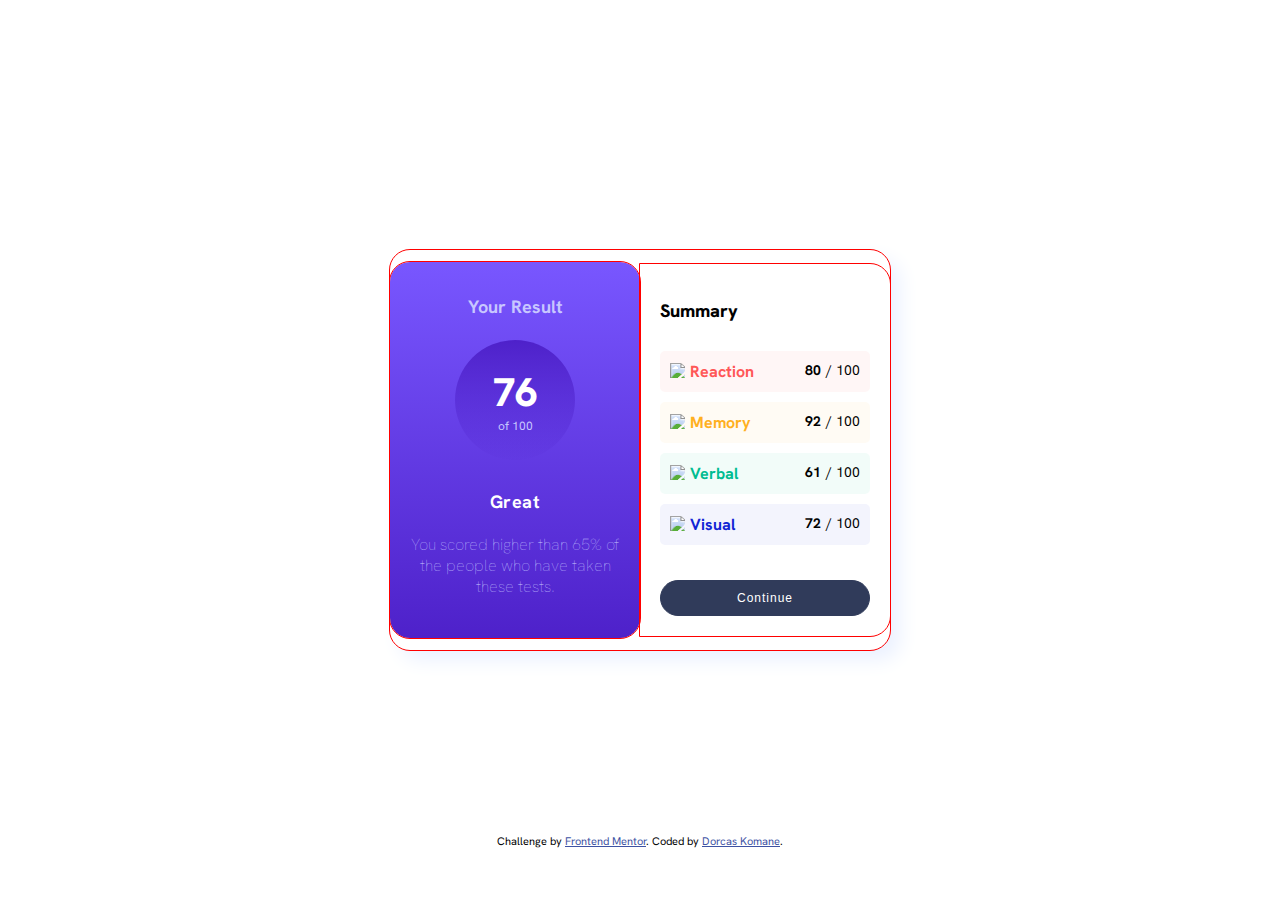
==== index.html @ 1144fec2 "Updated README.md file." ====
<!DOCTYPE html>
<html lang="en">
<head>
  <meta charset="UTF-8">
  <meta name="viewport" content="width=device-width, initial-scale=1.0"> <!-- displays site properly based on user's device -->
  <link rel="preconnect" href="https://fonts.googleapis.com">
  <link rel="preconnect" href="https://fonts.gstatic.com" crossorigin>
  <link href="https://fonts.googleapis.com/css2?family=Hanken+Grotesk:wght@500;700;800&display=swap" rel="stylesheet">
  <link rel="stylesheet" href="/styles/style.css">
  
  <link rel="icon" type="image/png" sizes="32x32" href="./assets/images/favicon-32x32.png">
  
  <title>Frontend Mentor | Results summary component</title>
</head>
<body>
  <div class="main-container center">
    <div class="left-side">
      <h1>Your Result</h1>
      <div class="middle">
        <span class="score">76</span>
        <span class="sub-text">of 100</span>
      </div>
     
      <span class="bottom-title">Great</span>
      <p>You scored higher than 65% of the people who have taken these tests.</p>
      
    </div>
    <div class="right-side">
      <h2>Summary</h2>
      <div class="summary-item" id="item-01">
        <div class="item-title">
          <img src="https://i.ibb.co/3fCRZ4r/icon-reaction.png" alt="icon-reaction">
          <span id="reaction" class="summary-item-name">Reaction</span>
        </div>
        <div class="item-score">
          <span class="item-score-top">80</span>
          <span class="item-score-bott"> / 100</span>
        </div>
      </div>
      <div class="summary-item" id="item-02">
        <div class="item-title">
          <img src="https://i.ibb.co/t2WqDJQ/icon-memory.png" alt="icon-memory">
          <span id="memory" class="summary-item-name">Memory</span>
        </div>
        <div class="item-score">
          <span class="item-score-top">92</span>
          <span class="item-score-bott"> / 100</span>
        </div>
      </div>
      <div class="summary-item" id="item-03">
        <div class="item-title">
          <img src="https://i.ibb.co/qCSyN4T/icon-verbal.png" alt="icon-verbal">
          <span id="verbal" class="summary-item-name">Verbal</span>
        </div>
        <div class="item-score">
          <span class="item-score-top">61</span>
          <span class="item-score-bott"> / 100</span>
        </div>
      </div>
      <div class="summary-item" id="item-04">
        <div class="item-title">
          <img src="https://i.ibb.co/JqSzp4t/icon-visual.png" alt="icon-visual">
          <span id="visual" class="summary-item-name">Visual</span>
        </div>
        <div class="item-score">
          <span class="item-score-top">72</span>
          <span class="item-score-bott"> / 100</span>
        </div>
      </div>
  
      <button type="button" class="btn">Continue</button>
    </div>
  </div>
  <div class="attribution">
    Challenge by <a href="https://www.frontendmentor.io?ref=challenge" target="_blank">Frontend Mentor</a>. 
    Coded by <a href="https://github.com/DorcasKomane" target="_blank">Dorcas Komane</a>.
  </div>
</body>
</html>
---- styles/style.css ----
:root {
    --primary-light-red: hsl(0, 100%, 67%);
    --primary-orangey-yellow: hsl(39, 100%, 56%);
    --primary-green-teal: hsl(166, 100%, 37%);
    --primary-cobalt-blue: hsl(234, 85%, 45%);

    --gradient-light-slate-blue: hsl(252, 100%, 67%);
    --gradient-light-royal-blue: hsl(241, 81%, 54%);
    --gradient-violet-blue: hsla(256, 72%, 46%, 1);
    --gradient-persian-blue: hsla(241, 72%, 46%, 0);

    --neutral-white: hsl(0, 0%, 100%);
    --neutral-pale-blue: hsl(221, 100%, 96%);
    --neutral-light-lavender: hsl(241, 100%, 89%);
    --neutral-dark-gray-blue: hsl(224, 30%, 27%);
}

body {
    font-size: 18px;
    font-family: 'Hanken Grotesk', sans-serif;
    max-width: 1440px;
    box-sizing: border-box;

}

.main-container {
    display: flex;
    justify-content: center;
    align-items: center;
    border-radius: 20px;
    min-height: 400px;
    width: 500px;

    box-shadow: 10px 10px 20px hsl(221, 100%, 96%);

    outline: 1px solid red;
}

.center {
    position: absolute;
    left: 50%;
    top: 50%;
    transform: translate(-50%, -50%);
}

span {
    display: block;
}

.left-side, .right-side {
    padding: 20px;
    /* width: 250px; */
    height: 100%;
    display: flex;
    flex-direction: column;
    flex: 1;

    outline: 1px solid red;
}

.left-side {
    justify-content: center;
    align-items: center;
    background: linear-gradient(0deg, var(--gradient-violet-blue),var(--gradient-light-slate-blue));
    border-radius: 20px;
    
}

h1, 
.left-side span,
.left-side p {
    color: var(--neutral-white);
}

.middle {
    display: flex;
    flex-direction: column;
    justify-content: center;
    align-items: center;
    background: var(--gradient-violet-blue);
    background: linear-gradient(0deg, hsla(256, 72%, 46%, 0.03),var(--gradient-violet-blue));
    height: 100px;
    width: 100px;
    border-radius: 50%;
    margin: 10px 0 30px 0;
    padding: 10px;
}
.middle .sub-text {
    font-size: 12px;
    color: hsl(241, 100%, 89%);
}

.middle .score {
    font-size: 40px;
    font-weight: 800;
}

.bottom-title {
    font-size: 18px;
    font-weight: 700;
    letter-spacing: 0.5px;
}

.left-side p {
    font-size: 16px;
    font-weight: 100;
    text-align: center;
    color: hsl(241, 100%, 89%);
    padding: 5px 0;
}

h1{
    font-size: 18px;
    color: hsl(241, 100%, 89%);
}

.right-side {
    border-radius: 0 20px 20px 0;
}

h2 {
    font-weight: 800;
    font-size: 18px;
    padding-bottom: 10px;
}

.summary-item {
    display: flex;
    justify-content: space-between;
    margin: 5px 0;
    padding: 10px;
    border-radius: 5px;
}

.summary-item-name {
    font-size: 16px;
    font-weight: 700;
    letter-spacing: .5;
}

.item-title {
    display: flex;
}

.item-title img {
    width: 15px;
    height: 15px;
    padding: 2px 5px 0 0;
}

.item-score {
    display: flex;
    font-size: 14px;
}

.item-score-top {
    font-weight: bold;
    padding-right: 5px;
}

#reaction {
    color:hsl(0, 100%, 67%);
}

#memory {
    color:hsl(39, 100%, 56%);
}

#verbal {
    color:hsl(166, 100%, 37%);
}

#visual{
    color: hsl(234, 85%, 45%);
}

#item-01 {
    background: hsla(0, 100%, 67%, 0.05);
}

#item-02 {
    background: hsla(39, 100%, 56%, 0.05);
}

#item-03 {
    background: hsla(166, 100%, 37%, 0.05);
}

#item-04 {
    background: hsla(234, 85%, 45%, 0.05);
}


.btn {
    padding: 10px 40px;
    border: 1px solid var(--neutral-dark-gray-blue);
    background: var(--neutral-dark-gray-blue);
    border-radius: 50px;
    margin-top: 30px;
    color:var(--neutral-white);
    letter-spacing: 1px;
    font-size: 12px;
}

.btn:hover {
    background: linear-gradient(0deg, var(--gradient-violet-blue),var(--gradient-light-slate-blue));
}

.attribution { 
    position: absolute;
    left: 50%;
    bottom: 5%;
    transform: translate(-50%, -50%);
    font-size: 11px; 
    text-align: center; 
    margin-top: 50px;
}
.attribution a { 
    color: hsl(228, 45%, 44%); 
}


/* Media Queries */
@media screen and (max-width: 375px){
    .main-container {
        flex-direction: column;
        box-shadow: none;
        width: 100%;
    }

    .center {
        /* position: absolute; */
        left: 100%;
        top: 100%;
        /* transform: translate(-50%, -50%); */
        display: flex;
    }

    .left-side {
        border-radius: 0 0 20px 20px;
    }

    .left-side p {
        font-size: 14px;
    }

    .attribution { 
        display: none;
    }
}
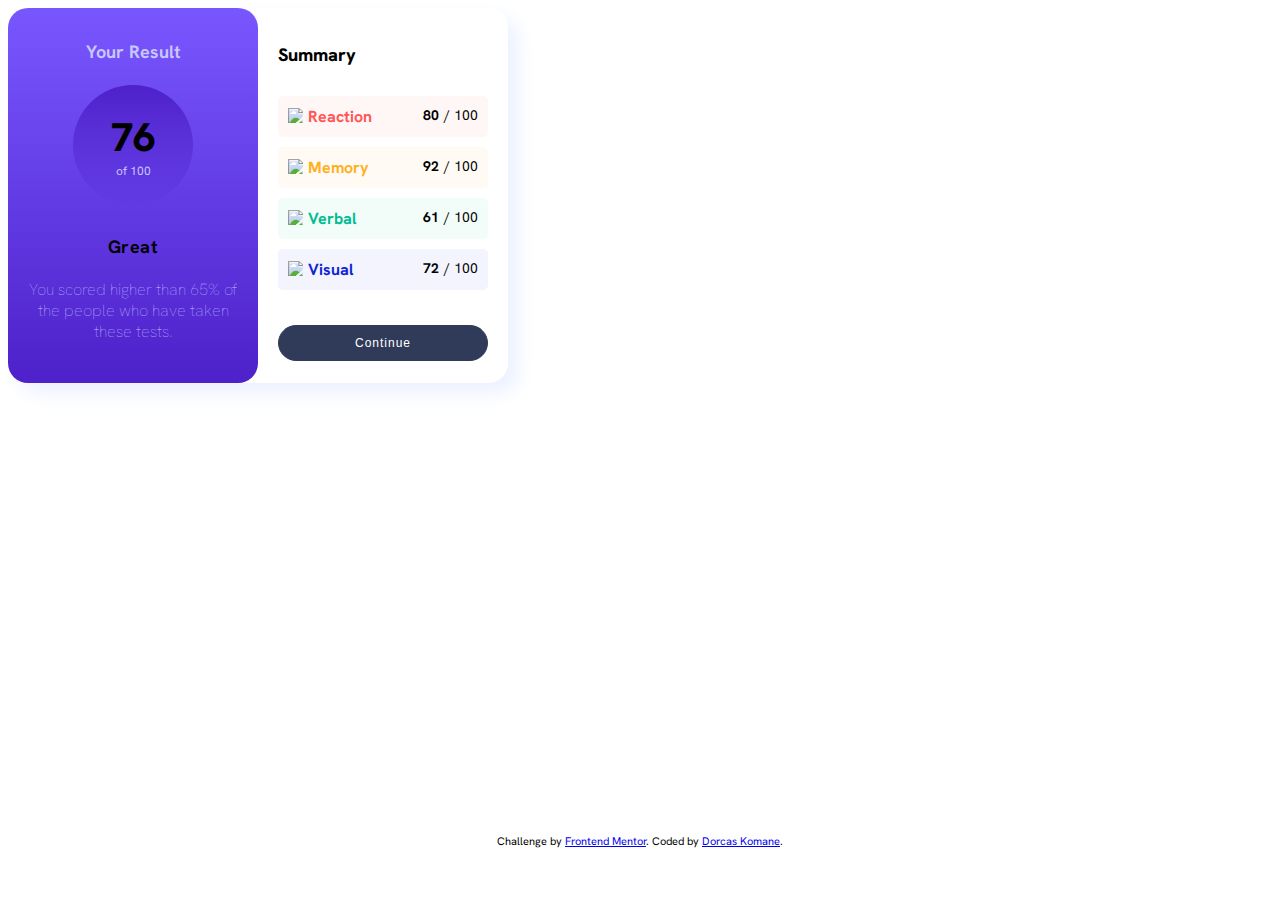
==== commit d11b4a15: "Created alternative style using grid." ====
--- a/index.html
+++ b/index.html
@@ -6,7 +6,7 @@
   <link rel="preconnect" href="https://fonts.googleapis.com">
   <link rel="preconnect" href="https://fonts.gstatic.com" crossorigin>
   <link href="https://fonts.googleapis.com/css2?family=Hanken+Grotesk:wght@500;700;800&display=swap" rel="stylesheet">
-  <link rel="stylesheet" href="/styles/style.css">
+  <link rel="stylesheet" href="/styles/style-2.css">
   
   <link rel="icon" type="image/png" sizes="32x32" href="./assets/images/favicon-32x32.png">
   
--- a/styles/style-2.css
+++ b/styles/style-2.css
@@ -0,0 +1,196 @@
+:root {
+    --primary-light-red: hsl(0, 100%, 67%);
+    --primary-orangey-yellow: hsl(39, 100%, 56%);
+    --primary-green-teal: hsl(166, 100%, 37%);
+    --primary-cobalt-blue: hsl(234, 85%, 45%);
+
+    --gradient-light-slate-blue: hsl(252, 100%, 67%);
+    --gradient-light-royal-blue: hsl(241, 81%, 54%);
+    --gradient-violet-blue: hsla(256, 72%, 46%, 1);
+    --gradient-persian-blue: hsla(241, 72%, 46%, 0);
+
+    --neutral-white: hsl(0, 0%, 100%);
+    --neutral-pale-blue: hsl(221, 100%, 96%);
+    --neutral-light-lavender: hsl(241, 100%, 89%);
+    --neutral-dark-gray-blue: hsl(224, 30%, 27%);
+}
+
+body {
+    font-size: 18px;
+    font-family: 'Hanken Grotesk', sans-serif;
+    max-width: 1440px;
+    box-sizing: border-box;
+}
+
+.main-container {
+    display: grid;
+    grid-template-columns: 1fr 1fr;
+    border-radius: 20px;
+    width: 500px;
+    box-shadow: 10px 10px 20px hsl(221, 100%, 96%);
+
+    /* outline: 1px solid red; */
+}
+
+.left-side, .right-side {
+    display: flex;
+    flex-direction: column;
+    /* justify-content: center; */
+    /* align-items: center; */
+    padding: 20px;
+}
+
+.left-side{
+    align-items: center;
+    background: linear-gradient(0deg, var(--gradient-violet-blue),var(--gradient-light-slate-blue));
+    border-radius: 20px;
+}
+
+.middle {
+    display: flex;
+    flex-direction: column;
+    justify-content: center;
+    align-items: center;
+    background: var(--gradient-violet-blue);
+    background: linear-gradient(0deg, hsla(256, 72%, 46%, 0.03),var(--gradient-violet-blue));
+    height: 100px;
+    width: 100px;
+    border-radius: 50%;
+    margin: 10px 0 30px 0;
+    padding: 10px;
+}
+
+.middle .sub-text {
+    font-size: 12px;
+    color: hsl(241, 100%, 89%);
+}
+
+.middle .score {
+    font-size: 40px;
+    font-weight: 800;
+}
+
+.bottom-title {
+    font-size: 18px;
+    font-weight: 700;
+    letter-spacing: 0.5px;
+}
+
+.left-side p {
+    font-size: 16px;
+    font-weight: 100;
+    text-align: center;
+    color: hsl(241, 100%, 89%);
+    padding: 5px 0;
+}
+
+h1{
+    font-size: 18px;
+    color: hsl(241, 100%, 89%);
+}
+
+.right-side {
+    border-radius: 0 20px 20px 0;
+    /* outline: 1px solid green; */
+}
+
+h2 {
+    font-weight: 800;
+    font-size: 18px;
+    padding-bottom: 10px;
+    text-align: left;
+}
+
+
+.summary-item {
+    display: flex;
+    justify-content: space-between;
+    margin: 5px 0;
+    padding: 10px;
+    border-radius: 5px;
+}
+
+.summary-item-name {
+    font-size: 16px;
+    font-weight: 700;
+    letter-spacing: .5;
+}
+
+.item-title {
+    display: flex;
+}
+
+.item-title img {
+    width: 15px;
+    height: 15px;
+    padding: 2px 5px 0 0;
+}
+
+.item-score {
+    display: flex;
+    font-size: 14px;
+}
+
+.item-score-top {
+    font-weight: bold;
+    padding-right: 5px;
+}
+
+#reaction {
+    color:hsl(0, 100%, 67%);
+}
+
+#memory {
+    color:hsl(39, 100%, 56%);
+}
+
+#verbal {
+    color:hsl(166, 100%, 37%);
+}
+
+#visual{
+    color: hsl(234, 85%, 45%);
+}
+
+#item-01 {
+    background: hsla(0, 100%, 67%, 0.05);
+}
+
+#item-02 {
+    background: hsla(39, 100%, 56%, 0.05);
+}
+
+#item-03 {
+    background: hsla(166, 100%, 37%, 0.05);
+}
+
+#item-04 {
+    background: hsla(234, 85%, 45%, 0.05);
+}
+
+
+.btn {
+    padding: 10px 40px;
+    border: 1px solid var(--neutral-dark-gray-blue);
+    background: var(--neutral-dark-gray-blue);
+    border-radius: 50px;
+    margin-top: 30px;
+    color:var(--neutral-white);
+    letter-spacing: 1px;
+    font-size: 12px;
+}
+
+.btn:hover {
+    background: linear-gradient(0deg, var(--gradient-violet-blue),var(--gradient-light-slate-blue));
+}
+
+.attribution { 
+    position: absolute;
+    left: 50%;
+    bottom: 5%;
+    transform: translate(-50%, -50%);
+    font-size: 11px; 
+    text-align: center; 
+    margin-top: 50px;
+}
+
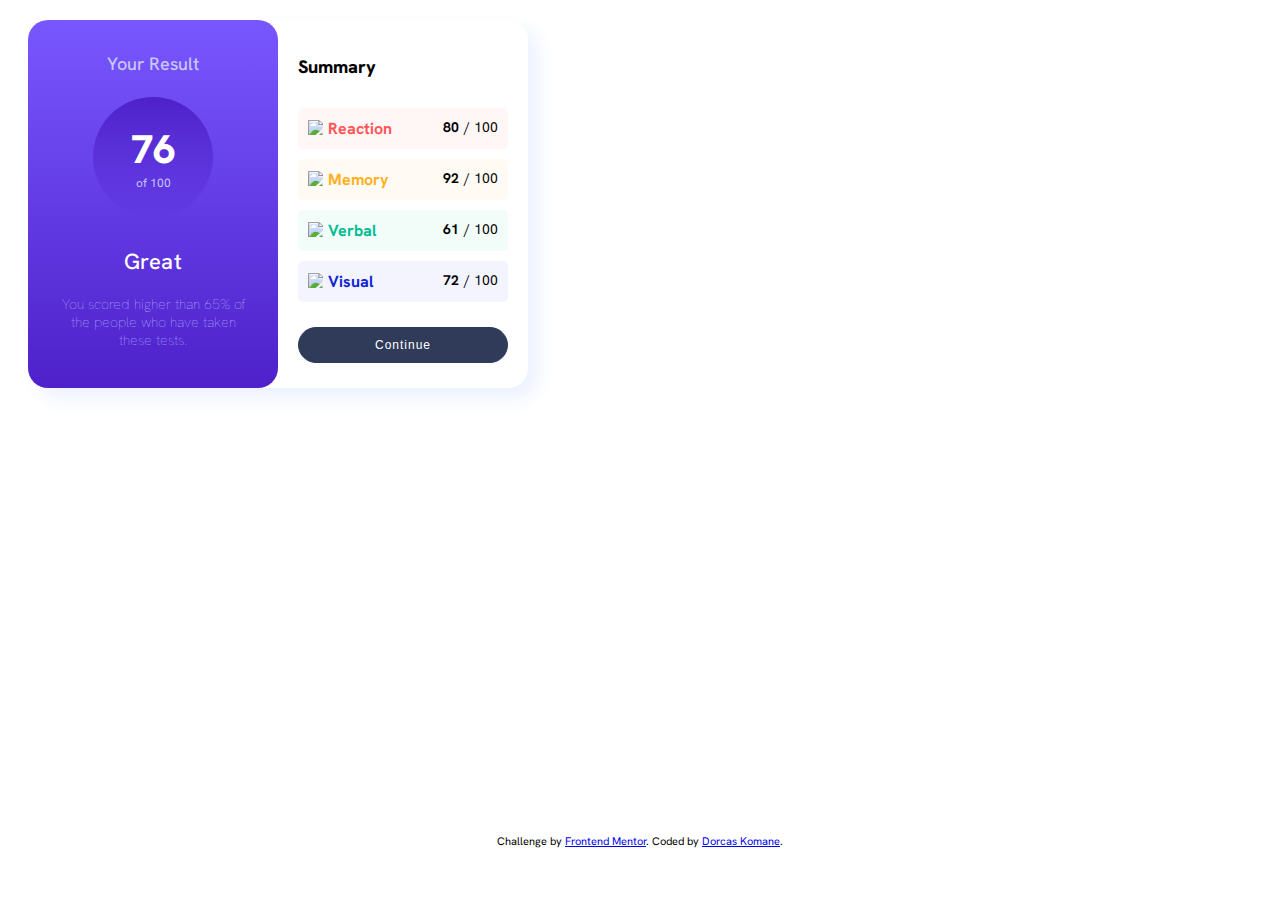
==== commit 97fc5ba4: "Updated styles for mobile." ====
--- a/index.html
+++ b/index.html
@@ -6,7 +6,7 @@
   <link rel="preconnect" href="https://fonts.googleapis.com">
   <link rel="preconnect" href="https://fonts.gstatic.com" crossorigin>
   <link href="https://fonts.googleapis.com/css2?family=Hanken+Grotesk:wght@500;700;800&display=swap" rel="stylesheet">
-  <link rel="stylesheet" href="/styles/style-2.css">
+  <link rel="stylesheet" href="/styles/style.css">
   
   <link rel="icon" type="image/png" sizes="32x32" href="./assets/images/favicon-32x32.png">
   
--- a/styles/style.css
+++ b/styles/style.css
@@ -0,0 +1,234 @@
+:root {
+    --primary-light-red: hsl(0, 100%, 67%);
+    --primary-orangey-yellow: hsl(39, 100%, 56%);
+    --primary-green-teal: hsl(166, 100%, 37%);
+    --primary-cobalt-blue: hsl(234, 85%, 45%);
+
+    --gradient-light-slate-blue: hsl(252, 100%, 67%);
+    --gradient-light-royal-blue: hsl(241, 81%, 54%);
+    --gradient-violet-blue: hsla(256, 72%, 46%, 1);
+    --gradient-persian-blue: hsla(241, 72%, 46%, 0);
+
+    --neutral-white: hsl(0, 0%, 100%);
+    --neutral-pale-blue: hsl(221, 100%, 96%);
+    --neutral-light-lavender: hsl(241, 100%, 89%);
+    --neutral-dark-gray-blue: hsl(224, 30%, 27%);
+}
+
+body {
+    font-size: 18px;
+    font-family: 'Hanken Grotesk', sans-serif;
+    max-width: 1440px;
+    box-sizing: border-box;
+}
+
+.main-container {
+    display: block;
+    border-radius: 20px;
+    /* width: 500px; */
+    margin: 20px;
+    box-shadow: 10px 10px 20px hsl(221, 100%, 96%);
+
+    /* outline: 1px solid red; */
+}
+
+.left-side, .right-side {
+    display: flex;
+    flex-direction: column;
+    /* justify-content: center; */
+    /* align-items: center; */
+    padding: 20px;
+    /* width: 100%; */
+}
+
+.left-side{
+    align-items: center;
+    background: linear-gradient(0deg, var(--gradient-violet-blue),var(--gradient-light-slate-blue));
+    border-radius: 0 0 20px 20px;
+}
+
+.middle {
+    display: flex;
+    flex-direction: column;
+    justify-content: center;
+    align-items: center;
+    background: var(--gradient-violet-blue);
+    background: linear-gradient(0deg, hsla(256, 72%, 46%, 0.03),var(--gradient-violet-blue));
+    height: 100px;
+    width: 100px;
+    border-radius: 50%;
+    margin: 10px 0 30px 0;
+    padding: 10px;
+}
+
+.middle .sub-text {
+    font-size: 12px;
+    color: hsl(241, 100%, 89%);
+}
+
+.middle .score {
+    font-size: 40px;
+    font-weight: 800;
+    color: var(--neutral-white);
+}
+
+.bottom-title {
+    font-size: 22px;
+    font-weight: 500;
+    letter-spacing: 0.5px;
+    color: var(--neutral-white);
+}
+
+.left-side p {
+    font-size: 16px;
+    font-weight: 100;
+    text-align: center;
+    color: hsl(241, 100%, 89%);
+    padding: 5px 10px;
+}
+
+h1{
+    font-size: 18px;
+    font-weight: 500;
+    color: hsl(241, 100%, 89%);
+}
+
+.right-side {
+    border-radius: 0 20px 20px 0;
+    /* outline: 1px solid green; */
+}
+
+h2 {
+    font-weight: 800;
+    font-size: 18px;
+    padding-bottom: 10px;
+    text-align: left;
+}
+
+
+.summary-item {
+    display: flex;
+    justify-content: space-between;
+    margin: 5px 0;
+    padding: 10px;
+    border-radius: 5px;
+}
+
+.summary-item-name {
+    font-size: 16px;
+    font-weight: 700;
+    letter-spacing: .5;
+}
+
+.item-title {
+    display: flex;
+}
+
+.item-title img {
+    width: 15px;
+    height: 15px;
+    padding: 2px 5px 0 0;
+}
+
+.item-score {
+    display: flex;
+    font-size: 14px;
+}
+
+.item-score-top {
+    font-weight: bold;
+    padding-right: 5px;
+}
+
+#reaction {
+    color:hsl(0, 100%, 67%);
+}
+
+#memory {
+    color:hsl(39, 100%, 56%);
+}
+
+#verbal {
+    color:hsl(166, 100%, 37%);
+}
+
+#visual{
+    color: hsl(234, 85%, 45%);
+}
+
+#item-01 {
+    background: hsla(0, 100%, 67%, 0.05);
+}
+
+#item-02 {
+    background: hsla(39, 100%, 56%, 0.05);
+}
+
+#item-03 {
+    background: hsla(166, 100%, 37%, 0.05);
+}
+
+#item-04 {
+    background: hsla(234, 85%, 45%, 0.05);
+}
+
+
+.btn {
+    padding: 10px 40px;
+    border: 1px solid var(--neutral-dark-gray-blue);
+    background: var(--neutral-dark-gray-blue);
+    border-radius: 50px;
+    margin-top: 20px;
+    color:var(--neutral-white);
+    letter-spacing: 1px;
+    font-size: 12px;
+}
+
+.btn:hover {
+    background: linear-gradient(0deg, var(--gradient-violet-blue),var(--gradient-light-slate-blue));
+}
+
+.attribution { 
+    position: absolute;
+    left: 50%;
+    bottom: 5%;
+    transform: translate(-50%, -50%);
+    font-size: 11px; 
+    text-align: center; 
+    margin-top: 50px;
+}
+
+/* Media Queries */
+@media screen and (min-width: 376px){
+    .main-container {
+        display: grid;
+        grid-template-columns: 1fr 1fr;
+        max-width: 500px;
+        border-radius: 20px;
+        /* outline: 1px solid red; */
+    }
+
+    .center {
+        /* position: absolute; */
+        left: 100%;
+        top: 100%;
+        /* transform: translate(-50%, -50%); */
+        display: flex;
+    }
+
+    .left-side, .right-side {
+        width: 100%;
+    }
+
+    .left-side {
+        border-radius: 20px;
+    }
+
+    .left-side p {
+        font-size: 14px;
+    }
+
+    .attribution { 
+        display: block;
+    }
+}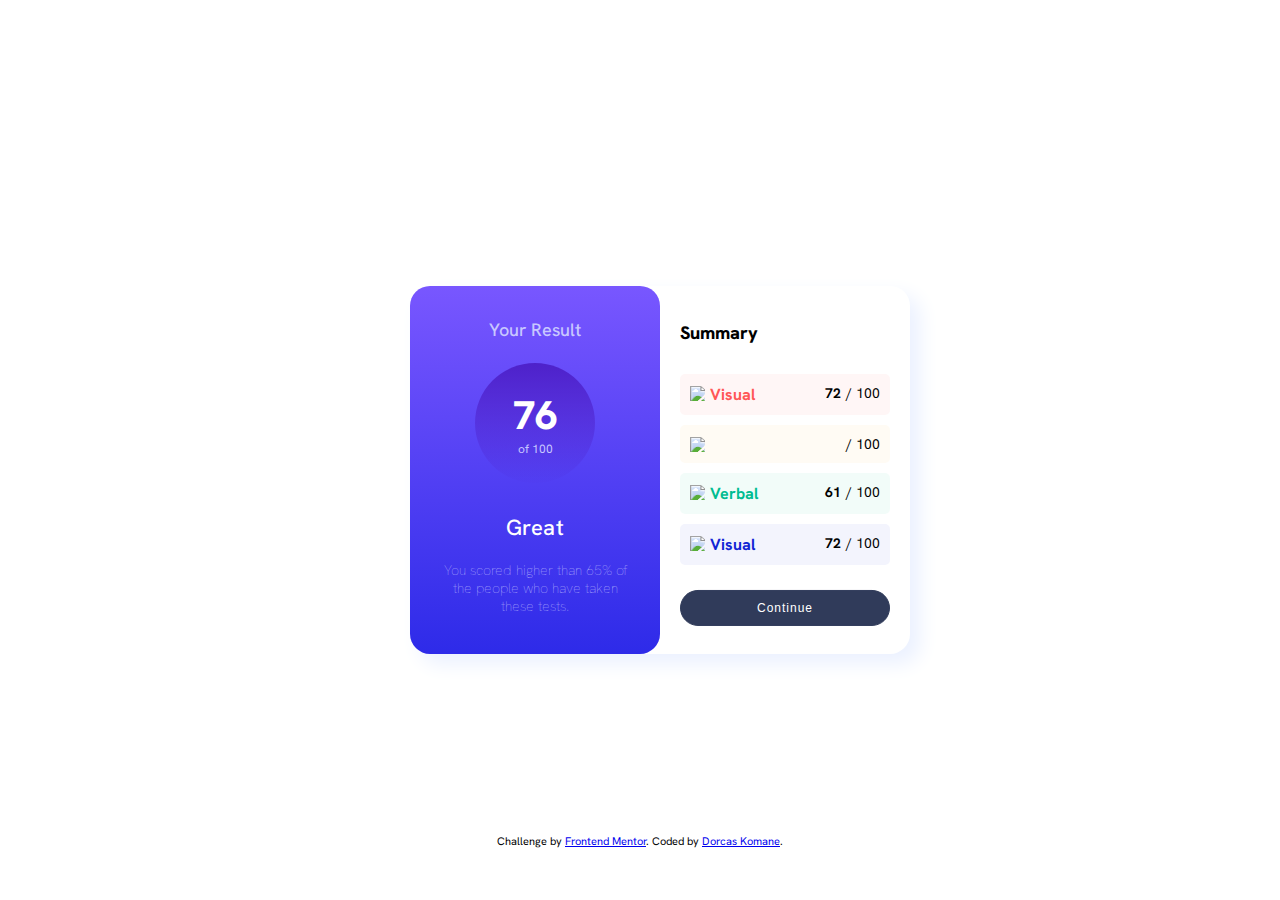
==== commit afaf626d: "created js file to load scores dynamically." ====
--- a/index.html
+++ b/index.html
@@ -23,47 +23,46 @@
      
       <span class="bottom-title">Great</span>
       <p>You scored higher than 65% of the people who have taken these tests.</p>
-      
     </div>
     <div class="right-side">
       <h2>Summary</h2>
       <div class="summary-item" id="item-01">
         <div class="item-title">
-          <img src="https://i.ibb.co/3fCRZ4r/icon-reaction.png" alt="icon-reaction">
-          <span id="reaction" class="summary-item-name">Reaction</span>
+          <img id="icon" src="https://i.ibb.co/3fCRZ4r/icon-reaction.png" alt="icon-reaction">
+          <span id="item" class="summary-item-name reaction"></span>
         </div>
         <div class="item-score">
-          <span class="item-score-top">80</span>
+          <span class="item-score-top" id="itemScore"></span>
           <span class="item-score-bott"> / 100</span>
         </div>
       </div>
       <div class="summary-item" id="item-02">
         <div class="item-title">
           <img src="https://i.ibb.co/t2WqDJQ/icon-memory.png" alt="icon-memory">
-          <span id="memory" class="summary-item-name">Memory</span>
+          <span id="item" class="summary-item-name memory"></span>
         </div>
         <div class="item-score">
-          <span class="item-score-top">92</span>
+          <span class="item-score-top" id="itemScore"></span>
           <span class="item-score-bott"> / 100</span>
         </div>
       </div>
       <div class="summary-item" id="item-03">
         <div class="item-title">
           <img src="https://i.ibb.co/qCSyN4T/icon-verbal.png" alt="icon-verbal">
-          <span id="verbal" class="summary-item-name">Verbal</span>
+          <span id="item" class="summary-item-name verbal">Verbal</span>
         </div>
         <div class="item-score">
-          <span class="item-score-top">61</span>
+          <span class="item-score-top" id="itemScore">61</span>
           <span class="item-score-bott"> / 100</span>
         </div>
       </div>
       <div class="summary-item" id="item-04">
         <div class="item-title">
           <img src="https://i.ibb.co/JqSzp4t/icon-visual.png" alt="icon-visual">
-          <span id="visual" class="summary-item-name">Visual</span>
+          <span id="item" class="summary-item-name visual">Visual</span>
         </div>
         <div class="item-score">
-          <span class="item-score-top">72</span>
+          <span class="item-score-top" id="itemScore">72</span>
           <span class="item-score-bott"> / 100</span>
         </div>
       </div>
@@ -75,5 +74,7 @@
     Challenge by <a href="https://www.frontendmentor.io?ref=challenge" target="_blank">Frontend Mentor</a>. 
     Coded by <a href="https://github.com/DorcasKomane" target="_blank">Dorcas Komane</a>.
   </div>
+
+  <script src="/script.js"></script>
 </body>
 </html>
--- a/styles/style.css
+++ b/styles/style.css
@@ -25,25 +25,20 @@
 .main-container {
     display: block;
     border-radius: 20px;
-    /* width: 500px; */
     margin: 20px;
     box-shadow: 10px 10px 20px hsl(221, 100%, 96%);
 
-    /* outline: 1px solid red; */
 }
 
 .left-side, .right-side {
     display: flex;
     flex-direction: column;
-    /* justify-content: center; */
-    /* align-items: center; */
     padding: 20px;
-    /* width: 100%; */
 }
 
 .left-side{
     align-items: center;
-    background: linear-gradient(0deg, var(--gradient-violet-blue),var(--gradient-light-slate-blue));
+    background: linear-gradient(0deg, var(--gradient-light-royal-blue),var(--gradient-light-slate-blue));
     border-radius: 0 0 20px 20px;
 }
 
@@ -95,7 +90,6 @@
 
 .right-side {
     border-radius: 0 20px 20px 0;
-    /* outline: 1px solid green; */
 }
 
 h2 {
@@ -105,7 +99,6 @@
     text-align: left;
 }
 
-
 .summary-item {
     display: flex;
     justify-content: space-between;
@@ -140,19 +133,19 @@
     padding-right: 5px;
 }
 
-#reaction {
+.reaction {
     color:hsl(0, 100%, 67%);
 }
 
-#memory {
+.memory {
     color:hsl(39, 100%, 56%);
 }
 
-#verbal {
+.verbal {
     color:hsl(166, 100%, 37%);
 }
 
-#visual{
+.visual{
     color: hsl(234, 85%, 45%);
 }
 
@@ -203,21 +196,15 @@
     .main-container {
         display: grid;
         grid-template-columns: 1fr 1fr;
-        max-width: 500px;
+        width: 500px;
         border-radius: 20px;
-        /* outline: 1px solid red; */
-    }
-
-    .center {
-        /* position: absolute; */
-        left: 100%;
-        top: 100%;
-        /* transform: translate(-50%, -50%); */
-        display: flex;
-    }
-
-    .left-side, .right-side {
-        width: 100%;
+    }
+
+     .center {
+        position: absolute;
+        left: 50%;
+        top: 50%;
+        transform: translate(-50%, -50%);   
     }
 
     .left-side {
@@ -231,4 +218,4 @@
     .attribution { 
         display: block;
     }
-}+}
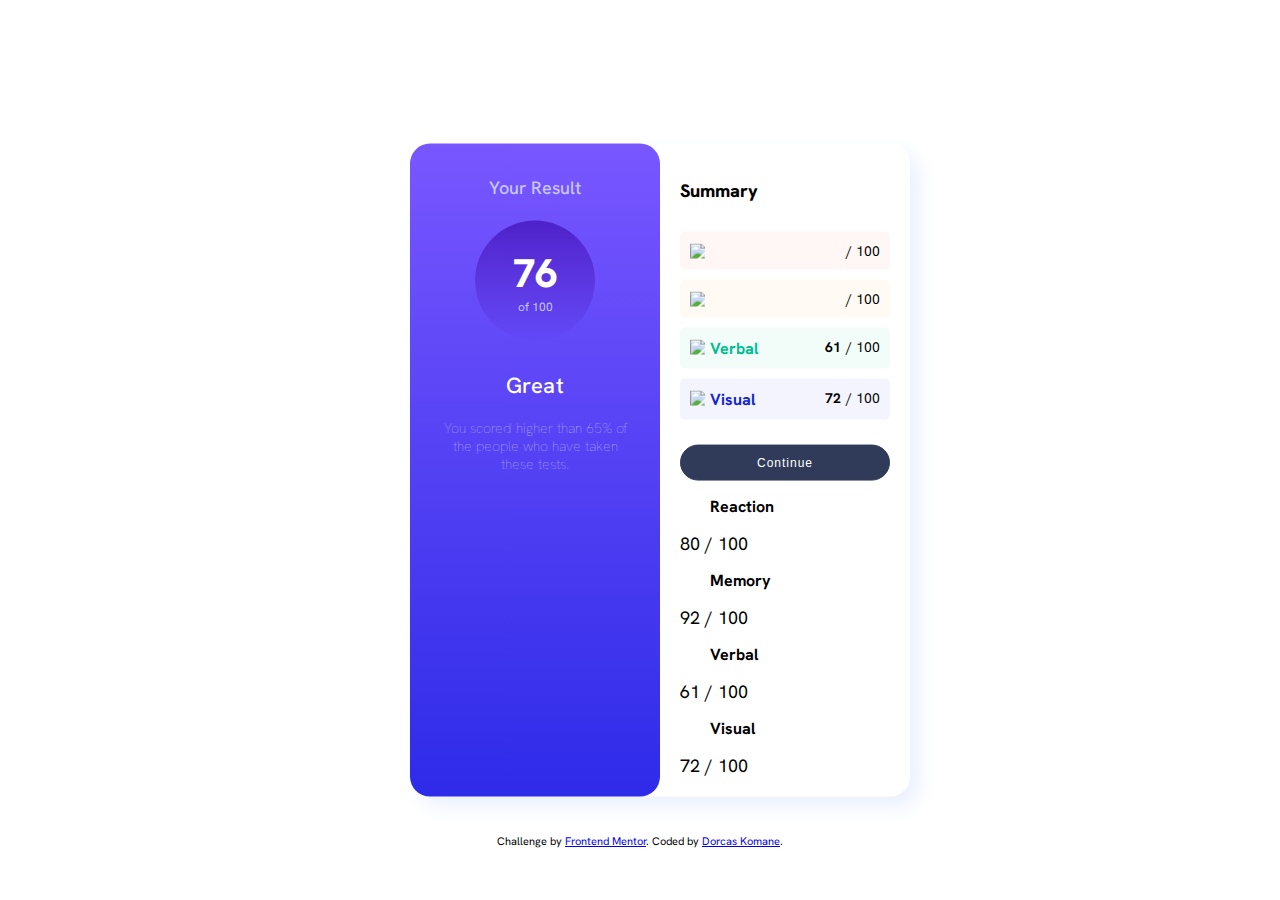
==== commit 7bfa4379: "created the js function to render content dynamically on the component." ====
--- a/index.html
+++ b/index.html
@@ -24,11 +24,11 @@
       <span class="bottom-title">Great</span>
       <p>You scored higher than 65% of the people who have taken these tests.</p>
     </div>
-    <div class="right-side">
+    <div class="right-side" id="right-side">
       <h2>Summary</h2>
       <div class="summary-item" id="item-01">
         <div class="item-title">
-          <img id="icon" src="https://i.ibb.co/3fCRZ4r/icon-reaction.png" alt="icon-reaction">
+          <img class="icon" src="https://i.ibb.co/3fCRZ4r/icon-reaction.png" alt="icon-reaction">
           <span id="item" class="summary-item-name reaction"></span>
         </div>
         <div class="item-score">
@@ -38,7 +38,7 @@
       </div>
       <div class="summary-item" id="item-02">
         <div class="item-title">
-          <img src="https://i.ibb.co/t2WqDJQ/icon-memory.png" alt="icon-memory">
+          <img class="icon" src="https://i.ibb.co/t2WqDJQ/icon-memory.png" alt="icon-memory">
           <span id="item" class="summary-item-name memory"></span>
         </div>
         <div class="item-score">
@@ -48,7 +48,7 @@
       </div>
       <div class="summary-item" id="item-03">
         <div class="item-title">
-          <img src="https://i.ibb.co/qCSyN4T/icon-verbal.png" alt="icon-verbal">
+          <img class="icon" src="https://i.ibb.co/qCSyN4T/icon-verbal.png" alt="icon-verbal">
           <span id="item" class="summary-item-name verbal">Verbal</span>
         </div>
         <div class="item-score">
@@ -58,7 +58,7 @@
       </div>
       <div class="summary-item" id="item-04">
         <div class="item-title">
-          <img src="https://i.ibb.co/JqSzp4t/icon-visual.png" alt="icon-visual">
+          <img class="icon" src="https://i.ibb.co/JqSzp4t/icon-visual.png" alt="icon-visual">
           <span id="item" class="summary-item-name visual">Visual</span>
         </div>
         <div class="item-score">
--- a/styles/style.css
+++ b/styles/style.css
@@ -117,7 +117,7 @@
     display: flex;
 }
 
-.item-title img {
+.icon {
     width: 15px;
     height: 15px;
     padding: 2px 5px 0 0;
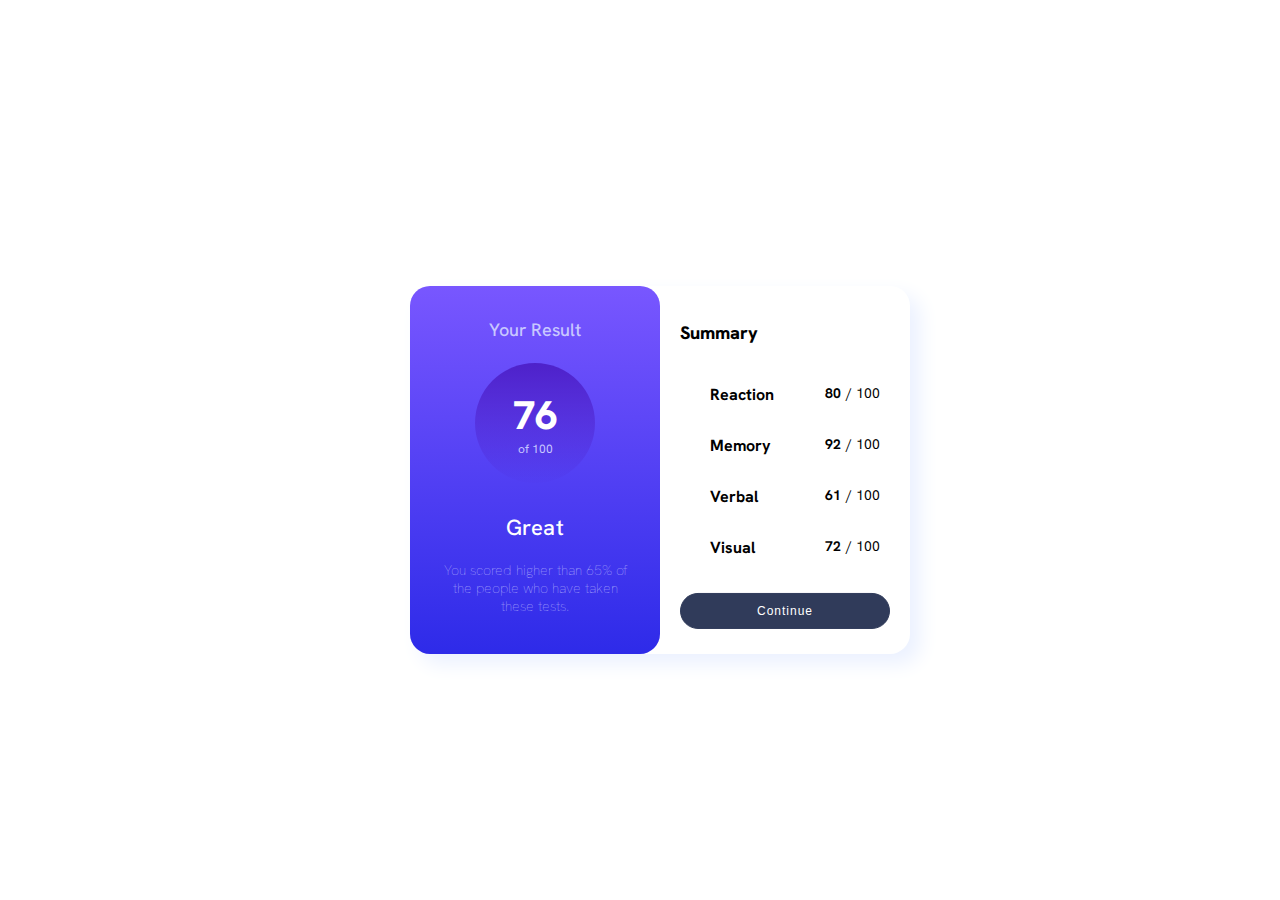
==== commit afec2e93: "Added code to create divs to organize content generated dynamically in the right-side of the compone" ====
--- a/index.html
+++ b/index.html
@@ -25,7 +25,7 @@
       <p>You scored higher than 65% of the people who have taken these tests.</p>
     </div>
     <div class="right-side" id="right-side">
-      <h2>Summary</h2>
+      <!-- <h2>Summary</h2>
       <div class="summary-item" id="item-01">
         <div class="item-title">
           <img class="icon" src="https://i.ibb.co/3fCRZ4r/icon-reaction.png" alt="icon-reaction">
@@ -68,12 +68,12 @@
       </div>
   
       <button type="button" class="btn">Continue</button>
-    </div>
+    </div> -->
   </div>
-  <div class="attribution">
+  <!-- <div class="attribution">
     Challenge by <a href="https://www.frontendmentor.io?ref=challenge" target="_blank">Frontend Mentor</a>. 
     Coded by <a href="https://github.com/DorcasKomane" target="_blank">Dorcas Komane</a>.
-  </div>
+  </div> -->
 
   <script src="/script.js"></script>
 </body>
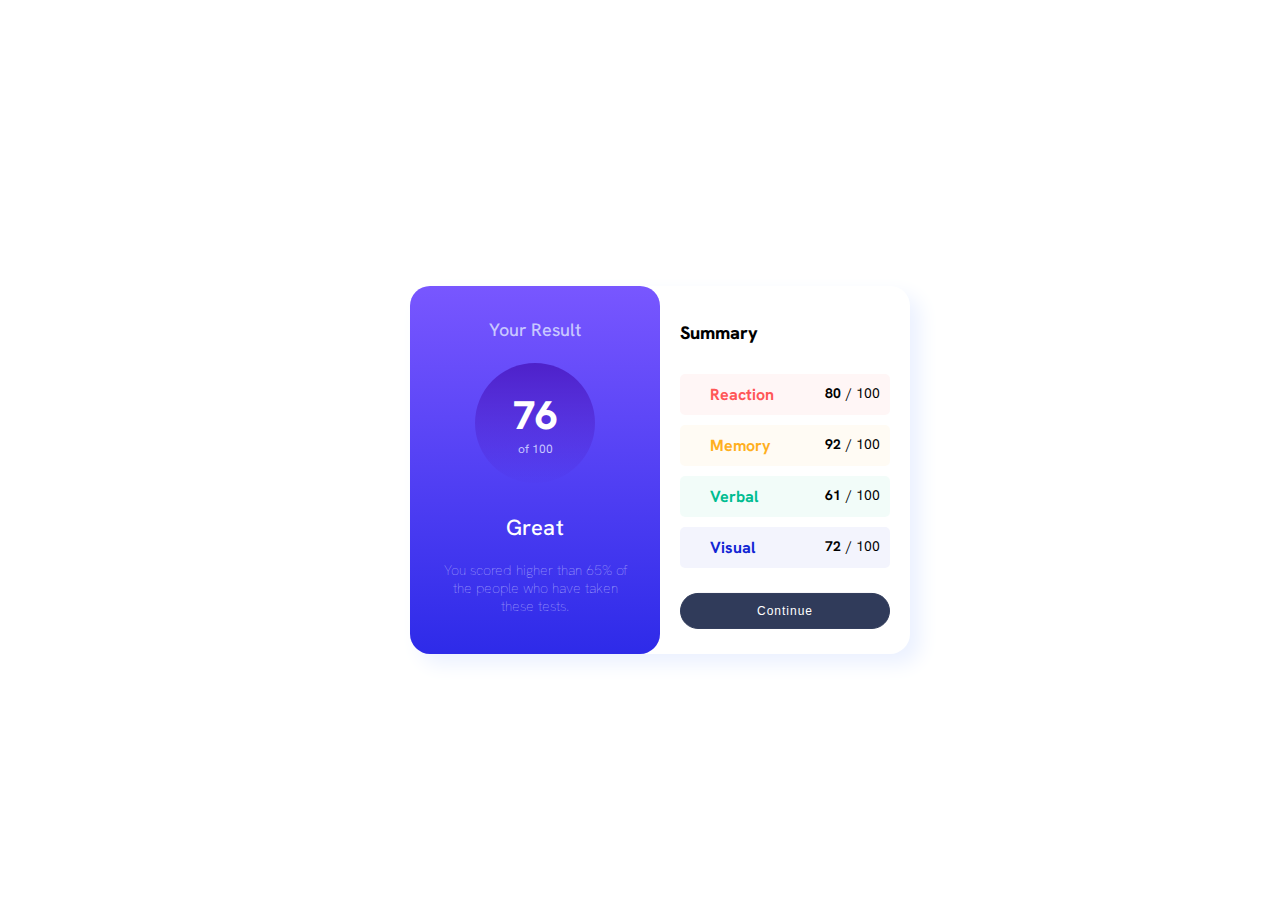
==== commit a18f422c: "Added code to display left-side content dynamically." ====
--- a/index.html
+++ b/index.html
@@ -14,15 +14,15 @@
 </head>
 <body>
   <div class="main-container center">
-    <div class="left-side">
-      <h1>Your Result</h1>
+    <div class="left-side" id="left-side">
+      <!-- <h1>Your Result</h1>
       <div class="middle">
         <span class="score">76</span>
         <span class="sub-text">of 100</span>
       </div>
      
       <span class="bottom-title">Great</span>
-      <p>You scored higher than 65% of the people who have taken these tests.</p>
+      <p>You scored higher than 65% of the people who have taken these tests.</p> -->
     </div>
     <div class="right-side" id="right-side">
       <!-- <h2>Summary</h2>
--- a/styles/style.css
+++ b/styles/style.css
@@ -133,39 +133,6 @@
     padding-right: 5px;
 }
 
-.reaction {
-    color:hsl(0, 100%, 67%);
-}
-
-.memory {
-    color:hsl(39, 100%, 56%);
-}
-
-.verbal {
-    color:hsl(166, 100%, 37%);
-}
-
-.visual{
-    color: hsl(234, 85%, 45%);
-}
-
-#item-01 {
-    background: hsla(0, 100%, 67%, 0.05);
-}
-
-#item-02 {
-    background: hsla(39, 100%, 56%, 0.05);
-}
-
-#item-03 {
-    background: hsla(166, 100%, 37%, 0.05);
-}
-
-#item-04 {
-    background: hsla(234, 85%, 45%, 0.05);
-}
-
-
 .btn {
     padding: 10px 40px;
     border: 1px solid var(--neutral-dark-gray-blue);
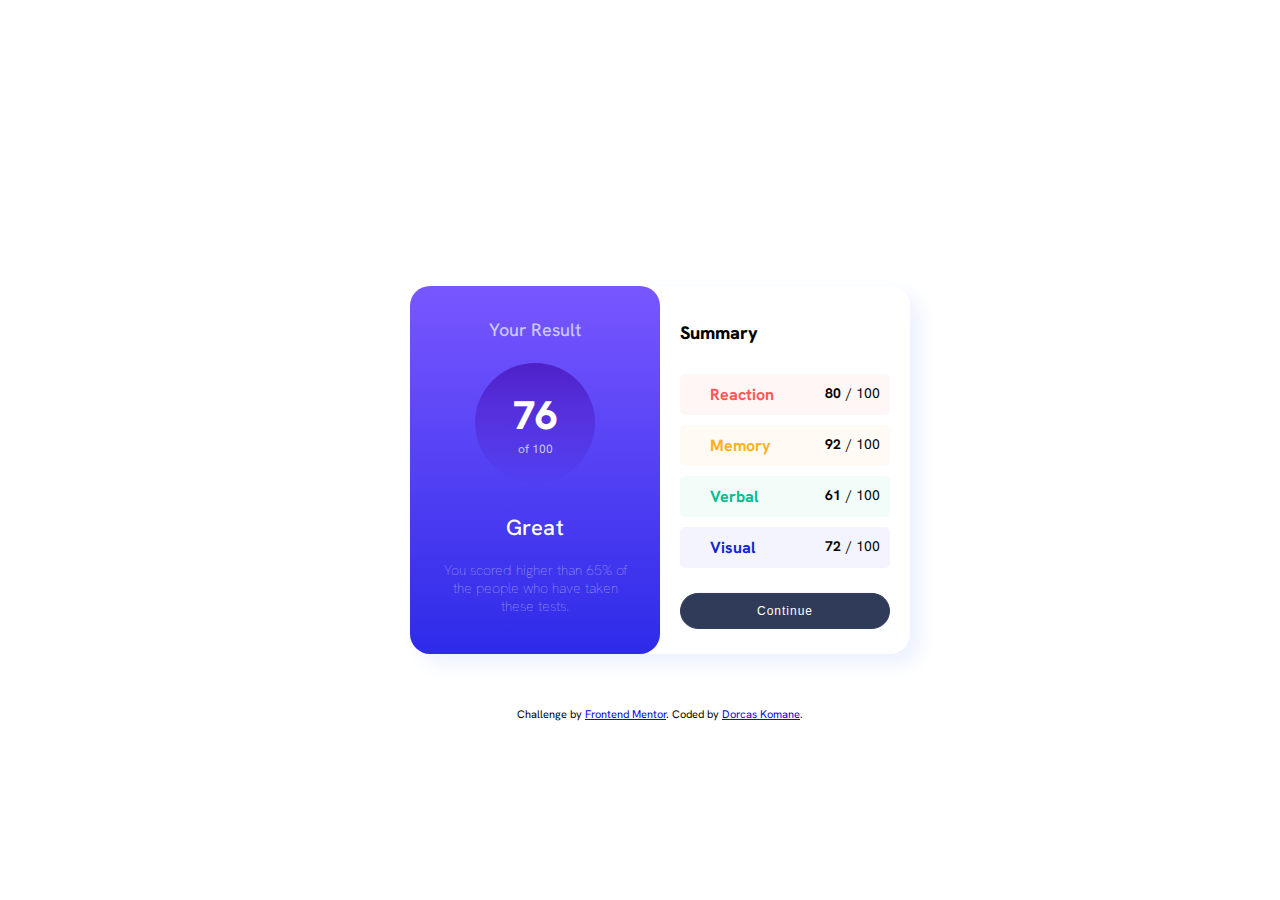
==== commit 710ae3fc: "Updated README.md file." ====
--- a/index.html
+++ b/index.html
@@ -15,65 +15,15 @@
 <body>
   <div class="main-container center">
     <div class="left-side" id="left-side">
-      <!-- <h1>Your Result</h1>
-      <div class="middle">
-        <span class="score">76</span>
-        <span class="sub-text">of 100</span>
-      </div>
-     
-      <span class="bottom-title">Great</span>
-      <p>You scored higher than 65% of the people who have taken these tests.</p> -->
+      
     </div>
     <div class="right-side" id="right-side">
-      <!-- <h2>Summary</h2>
-      <div class="summary-item" id="item-01">
-        <div class="item-title">
-          <img class="icon" src="https://i.ibb.co/3fCRZ4r/icon-reaction.png" alt="icon-reaction">
-          <span id="item" class="summary-item-name reaction"></span>
-        </div>
-        <div class="item-score">
-          <span class="item-score-top" id="itemScore"></span>
-          <span class="item-score-bott"> / 100</span>
-        </div>
-      </div>
-      <div class="summary-item" id="item-02">
-        <div class="item-title">
-          <img class="icon" src="https://i.ibb.co/t2WqDJQ/icon-memory.png" alt="icon-memory">
-          <span id="item" class="summary-item-name memory"></span>
-        </div>
-        <div class="item-score">
-          <span class="item-score-top" id="itemScore"></span>
-          <span class="item-score-bott"> / 100</span>
-        </div>
-      </div>
-      <div class="summary-item" id="item-03">
-        <div class="item-title">
-          <img class="icon" src="https://i.ibb.co/qCSyN4T/icon-verbal.png" alt="icon-verbal">
-          <span id="item" class="summary-item-name verbal">Verbal</span>
-        </div>
-        <div class="item-score">
-          <span class="item-score-top" id="itemScore">61</span>
-          <span class="item-score-bott"> / 100</span>
-        </div>
-      </div>
-      <div class="summary-item" id="item-04">
-        <div class="item-title">
-          <img class="icon" src="https://i.ibb.co/JqSzp4t/icon-visual.png" alt="icon-visual">
-          <span id="item" class="summary-item-name visual">Visual</span>
-        </div>
-        <div class="item-score">
-          <span class="item-score-top" id="itemScore">72</span>
-          <span class="item-score-bott"> / 100</span>
-        </div>
-      </div>
-  
-      <button type="button" class="btn">Continue</button>
-    </div> -->
+      
   </div>
-  <!-- <div class="attribution">
+  <div class="attribution">
     Challenge by <a href="https://www.frontendmentor.io?ref=challenge" target="_blank">Frontend Mentor</a>. 
     Coded by <a href="https://github.com/DorcasKomane" target="_blank">Dorcas Komane</a>.
-  </div> -->
+  </div>
 
   <script src="/script.js"></script>
 </body>
--- a/styles/style.css
+++ b/styles/style.css
@@ -151,11 +151,12 @@
 .attribution { 
     position: absolute;
     left: 50%;
-    bottom: 5%;
+    bottom: -20%;
     transform: translate(-50%, -50%);
     font-size: 11px; 
     text-align: center; 
-    margin-top: 50px;
+    /* margin-top: 30px; */
+    width: 100%;
 }
 
 /* Media Queries */
